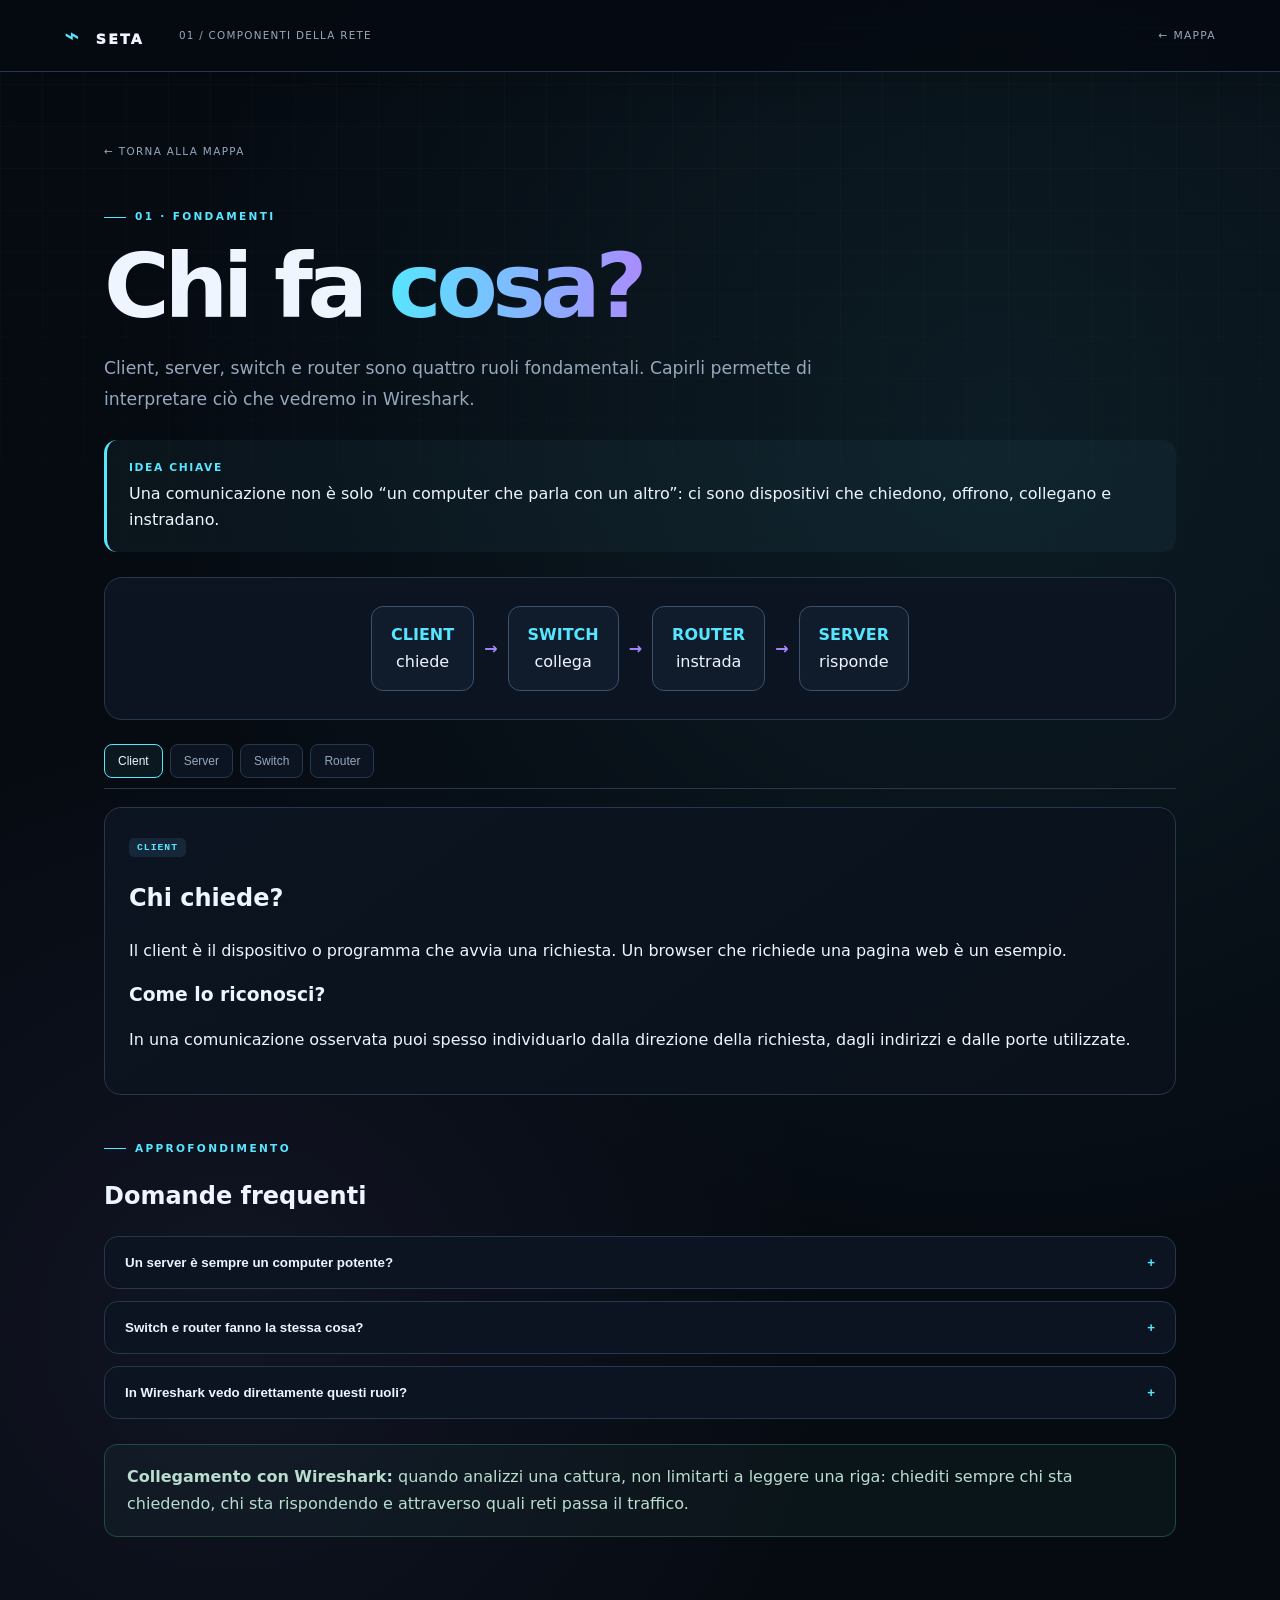
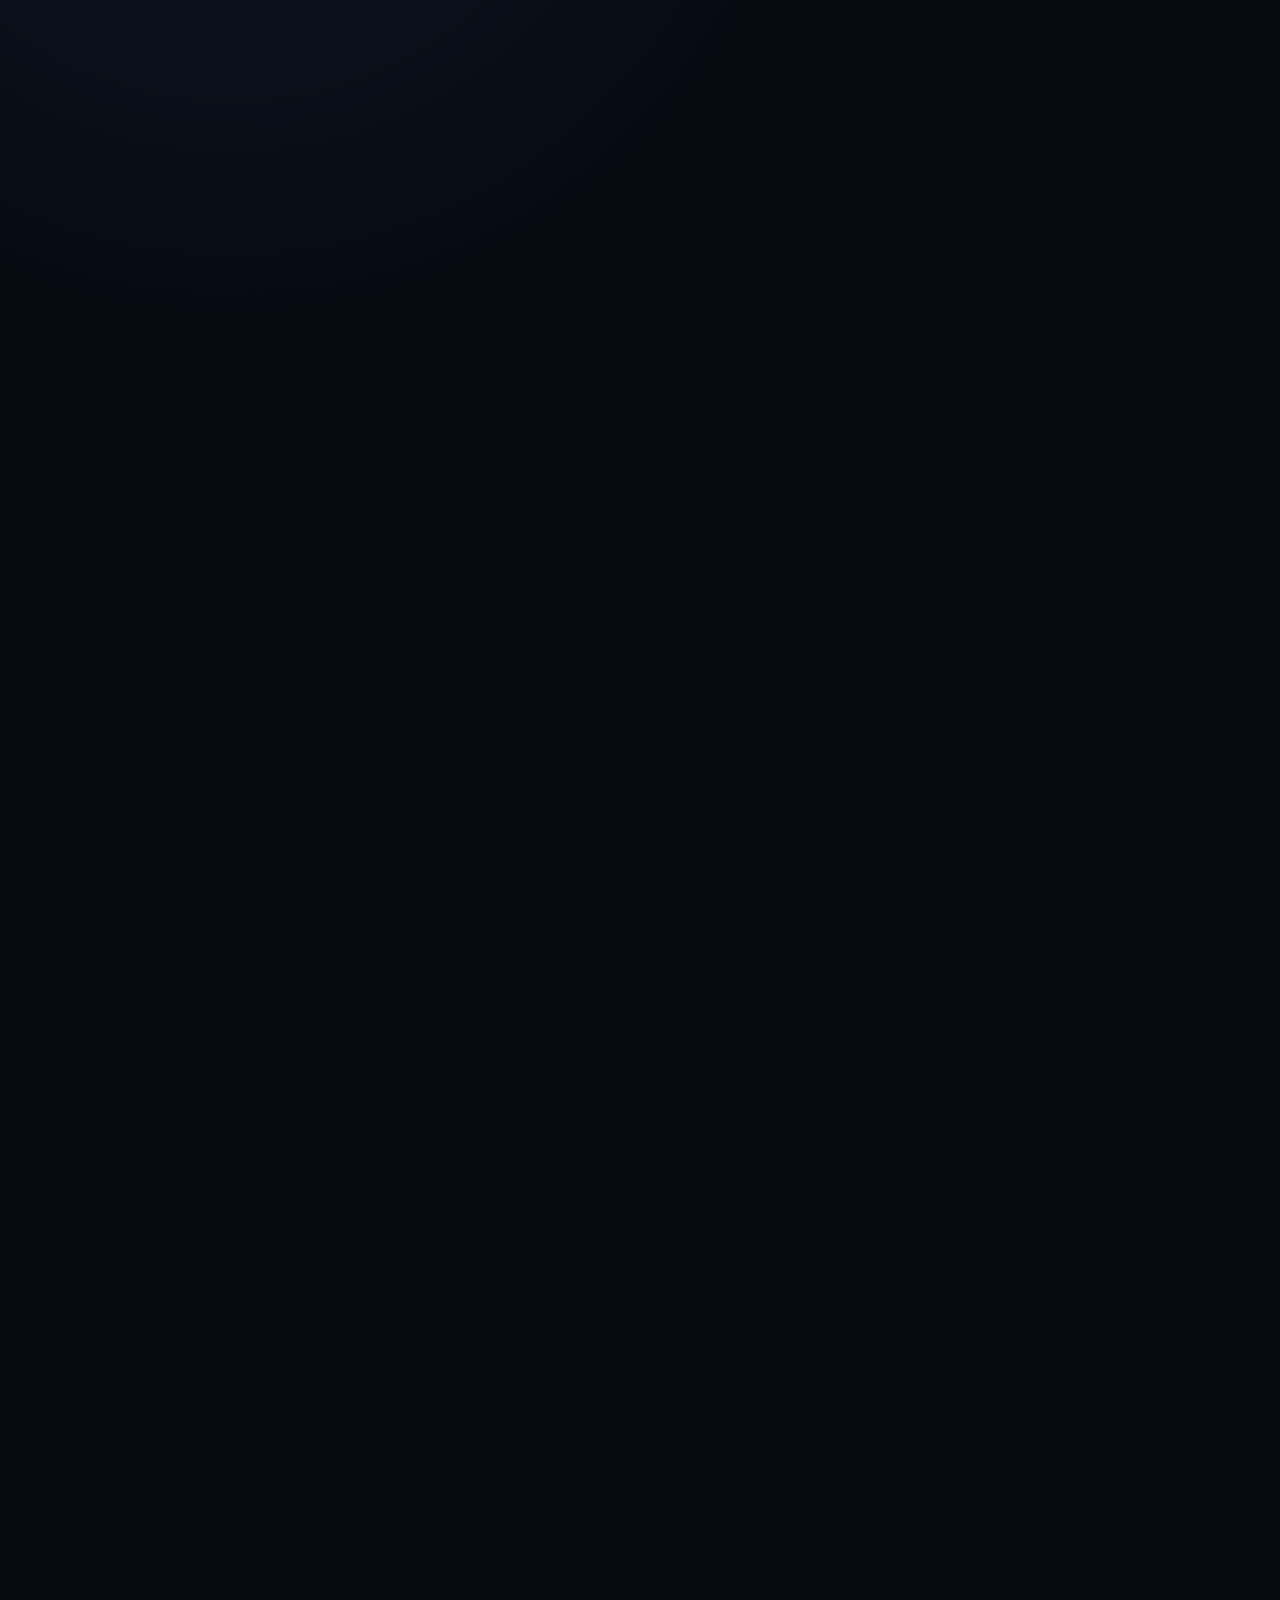
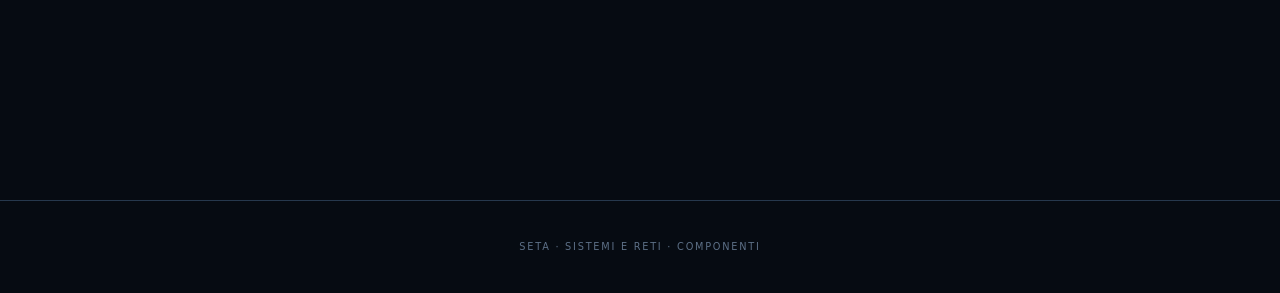
==== seta/primo-periodo/sistemi/componenti/index.html @ d4144b0a "Add files via upload" ====
<!doctype html><html lang="it"><head><meta charset="utf-8"><meta name="viewport" content="width=device-width,initial-scale=1"><title>Componenti della rete · SETA</title><link rel="stylesheet" href="../../../../style.css"></head><body><header><a class="logo" href="../../../../index.html"><b>⌁</b> SETA</a><div class="crumb">01 / COMPONENTI DELLA RETE</div><a class="backtop" style="margin-left:auto" href="../index.html">← MAPPA</a></header><main class="page"><a class="back" href="../index.html">← TORNA ALLA MAPPA</a><div class="eyebrow">01 · FONDAMENTI</div><h1>Chi fa <em>cosa?</em></h1><p class="lead">Client, server, switch e router sono quattro ruoli fondamentali. Capirli permette di interpretare ciò che vedremo in Wireshark.</p>
<div class="definition"><strong>IDEA CHIAVE</strong><p>Una comunicazione non è solo “un computer che parla con un altro”: ci sono dispositivi che chiedono, offrono, collegano e instradano.</p></div>
<div class="flow"><div class="device"><b>CLIENT</b>chiede</div><span class="arrow">→</span><div class="device"><b>SWITCH</b>collega</div><span class="arrow">→</span><div class="device"><b>ROUTER</b>instrada</div><span class="arrow">→</span><div class="device"><b>SERVER</b>risponde</div></div>
<div class="tabs" role="tablist"><button class="tab" aria-selected="true" data-tab="client">Client</button><button class="tab" aria-selected="false" data-tab="server">Server</button><button class="tab" aria-selected="false" data-tab="switch">Switch</button><button class="tab" aria-selected="false" data-tab="router">Router</button></div>
<div id="client" class="tabpanel active"><div class="card"><span class="tag">CLIENT</span><h2>Chi chiede?</h2><p>Il client è il dispositivo o programma che avvia una richiesta. Un browser che richiede una pagina web è un esempio.</p><h3>Come lo riconosci?</h3><p>In una comunicazione osservata puoi spesso individuarlo dalla direzione della richiesta, dagli indirizzi e dalle porte utilizzate.</p></div></div>
<div id="server" class="tabpanel"><div class="card"><span class="tag">SERVER</span><h2>Chi offre il servizio?</h2><p>Il server mette a disposizione un servizio e risponde alle richieste ricevute.</p><h3>Importante</h3><p>“Server” descrive un ruolo: lo stesso computer può essere client in una comunicazione e server in un'altra.</p></div></div>
<div id="switch" class="tabpanel"><div class="card"><span class="tag">SWITCH</span><h2>Chi collega?</h2><p>Lo switch collega dispositivi della stessa rete locale e inoltra frame verso la porta appropriata.</p><h3>Da ricordare</h3><p>Opera principalmente a livello di collegamento e usa gli indirizzi MAC per prendere decisioni di inoltro.</p></div></div>
<div id="router" class="tabpanel"><div class="card"><span class="tag">ROUTER</span><h2>Chi instrada?</h2><p>Il router collega reti differenti e decide dove inoltrare i pacchetti IP.</p><h3>In pratica</h3><p>Quando la destinazione non appartiene alla rete locale, il traffico può essere inviato verso il router/gateway.</p></div></div>
<section class="section"><div class="eyebrow">APPROFONDIMENTO</div><h2>Domande frequenti</h2>
<div class="accordion"><button>Un server è sempre un computer potente? <span>+</span></button><div class="answer">No. “Server” indica soprattutto il ruolo svolto: offrire un servizio. Anche un dispositivo relativamente semplice può funzionare da server.</div></div>
<div class="accordion"><button>Switch e router fanno la stessa cosa? <span>+</span></button><div class="answer">No. Lo switch collega dispositivi all'interno di una rete locale; il router collega reti e instrada pacchetti IP.</div></div>
<div class="accordion"><button>In Wireshark vedo direttamente questi ruoli? <span>+</span></button><div class="answer">Non sempre. Li deduci dalla comunicazione osservando indirizzi, porte, protocolli e direzione del traffico.</div></div></section>
<div class="tip"><b>Collegamento con Wireshark:</b> quando analizzi una cattura, non limitarti a leggere una riga: chiediti sempre chi sta chiedendo, chi sta rispondendo e attraverso quali reti passa il traffico.</div>

<section class="visual-learning reveal">
  <div class="section-title"><div><div class="eyebrow">ARCHITETTURA</div><h2>Quattro ruoli, quattro funzioni</h2></div>
  <p>La rete diventa più semplice quando distinguiamo chi utilizza un servizio, chi lo offre e quali apparati collegano i dispositivi.</p></div>
  <div class="visual-grid">
    <article class="visual-panel"><img src="../../../../assets/client-server.svg" alt="Client e server: richiesta e risposta"><div><b>Client e Server</b><p>Il client avvia una richiesta; il server mette a disposizione una risorsa o un servizio e risponde.</p></div></article>
    <article class="visual-panel"><img src="../../../../assets/switch-lan.svg" alt="Switch che collega dispositivi nella stessa LAN"><div><b>Switch: costruisce la LAN</b><p>Lo switch collega più dispositivi della stessa rete locale e inoltra i frame verso la porta appropriata.</p></div></article>
    <article class="visual-panel wide"><img src="../../../../assets/router-lans.svg" alt="Router che interconnette due LAN diverse"><div><b>Router: interconnette LAN diverse</b><p>Quando la destinazione appartiene a un'altra rete, il router sceglie il percorso e inoltra i pacchetti verso la rete successiva.</p></div></article>
  </div>
  <div class="interactive-card">
    <div class="eyebrow">INTERAZIONE</div><h3>Che cosa succede quando PC A parla con PC B?</h3>
    <div class="choice-row" data-answer-box>
      <button class="choice" data-correct="1">Stessa LAN → interviene lo switch</button>
      <button class="choice">Reti diverse → interviene il router</button>
      <button class="choice">Lo switch assegna gli indirizzi IP</button>
    </div>
    <p class="feedback" data-feedback>Seleziona una risposta per vedere la spiegazione.</p>
  </div>
</section>
</main><footer>SETA · SISTEMI E RETI · COMPONENTI</footer><script>
document.querySelectorAll('.tab').forEach(b=>b.addEventListener('click',()=>{document.querySelectorAll('.tab').forEach(x=>x.setAttribute('aria-selected','false'));document.querySelectorAll('.tabpanel').forEach(x=>x.classList.remove('active'));b.setAttribute('aria-selected','true');document.getElementById(b.dataset.tab).classList.add('active')}));
document.querySelectorAll('.accordion button').forEach(b=>b.addEventListener('click',()=>{b.parentElement.classList.toggle('open');b.querySelector('span').textContent=b.parentElement.classList.contains('open')?'−':'+'}));
</script>
<script>
(function(){
  const header=document.querySelector('header');
  if(header){
    const nav=header.querySelector('.nav');
    if(nav){
      const btn=document.createElement('button');
      btn.className='mobile-menu-toggle';
      btn.setAttribute('aria-label','Apri menu');
      btn.setAttribute('aria-expanded','false');
      btn.innerHTML='☰';
      header.appendChild(btn);
      btn.addEventListener('click',()=>{
        const open=nav.classList.toggle('open');
        btn.setAttribute('aria-expanded',String(open));
        btn.innerHTML=open?'×':'☰';
      });
      nav.querySelectorAll('a').forEach(a=>a.addEventListener('click',()=>{
        nav.classList.remove('open');btn.setAttribute('aria-expanded','false');btn.innerHTML='☰';
      }));
    }
  }
  const bar=document.createElement('div');
  bar.className='mobile-progress';
  document.body.prepend(bar);
  const update=()=>{
    const h=document.documentElement;
    const max=h.scrollHeight-h.clientHeight;
    bar.style.width=(max>0?(h.scrollTop/max)*100:0)+'%';
  };
  addEventListener('scroll',update,{passive:true});
  addEventListener('resize',update);
  update();
})();
</script>


<script>
document.addEventListener('DOMContentLoaded',()=>{
  document.querySelectorAll('[data-answer-box] .choice').forEach(b=>{
    b.addEventListener('click',()=>{
      document.querySelectorAll('[data-answer-box] .choice').forEach(x=>x.classList.remove('correct','wrong'));
      const ok=b.dataset.correct==='1';
      b.classList.add(ok?'correct':'wrong');
      const f=document.querySelector('[data-answer-box] + .feedback');
      if(f) f.textContent=ok ? 'Corretto: lo switch collega i dispositivi della stessa LAN. Se invece la destinazione è in un’altra rete, serve un router.' : 'Quasi: pensa alla differenza tra collegare dispositivi nella stessa LAN e interconnettere reti diverse.';
    });
  });
  const ip=document.querySelector('[data-ip-check]');
  if(ip) ip.addEventListener('click',()=>{
    const f=document.querySelector('[data-ip-feedback]');
    if(f) f.innerHTML='<b>Risultato:</b> sì. Con /24 entrambi appartengono alla rete <code>192.168.1.0/24</code>, quindi sono nella stessa rete IP.';
  });
  document.querySelectorAll('[data-service]').forEach(b=>b.addEventListener('click',()=>{
    const answers={dns:'DNS: serve a risolvere un nome di dominio in un indirizzo IP.',dhcp:'DHCP: assegna automaticamente la configurazione di rete al client.',arp:'ARP: associa un indirizzo IPv4 locale al corrispondente indirizzo MAC.',acl:'ACL: applica regole per permettere o negare traffico.'};
    const f=document.querySelector('[data-service-feedback]'); if(f) f.textContent=answers[b.dataset.service];
  }));
});
</script>
</body></html>
---- style.css ----
:root{
 --bg:#060b12;--panel:#0b1420;--panel2:#101c2b;--panel3:#0a111b;
 --line:#26384d;--text:#eef5ff;--muted:#96a8bd;--accent:#57e6ff;--accent2:#a98cff;
 --ok:#69e5b0;--warn:#ffd46a;--danger:#ff8d9d;
}
*{box-sizing:border-box}html{scroll-behavior:smooth}body{margin:0;background:var(--bg);color:var(--text);font-family:Inter,system-ui,-apple-system,Segoe UI,sans-serif;line-height:1.65}
body:before{content:"";position:fixed;inset:0;pointer-events:none;background-image:linear-gradient(rgba(255,255,255,.022) 1px,transparent 1px),linear-gradient(90deg,rgba(255,255,255,.022) 1px,transparent 1px);background-size:42px 42px;mask-image:linear-gradient(#000,transparent 88%)}
a{color:inherit}header{height:72px;position:sticky;top:0;z-index:20;display:flex;align-items:center;padding:0 clamp(18px,5vw,72px);border-bottom:1px solid var(--line);background:rgba(6,11,18,.9);backdrop-filter:blur(18px)}
.logo{font-weight:950;letter-spacing:.16em;text-decoration:none}.logo b{color:var(--accent);font-size:1.6rem;margin-right:7px}.crumb{margin-left:35px;color:var(--muted);font-size:.65rem;letter-spacing:.12em}.nav{margin-left:auto;display:flex;gap:22px}.nav a,.backtop{font-size:.67rem;letter-spacing:.12em;color:var(--muted);text-decoration:none}.nav a:hover,.backtop:hover{color:var(--accent)}
.wrap,.page{max-width:1120px;margin:auto;padding:65px 24px 100px}.hero{max-width:850px;padding:35px 0 60px}.eyebrow{font-size:.66rem;letter-spacing:.22em;font-weight:900;color:var(--accent);margin-bottom:18px}.hero h1,.page>h1{font-size:clamp(3rem,7vw,6.2rem);line-height:.94;letter-spacing:-.06em;margin:0 0 25px}.hero h1 em,.page>h1 em{font-style:normal;background:linear-gradient(90deg,var(--accent),var(--accent2));-webkit-background-clip:text;color:transparent}.lead{font-size:1.08rem;color:var(--muted);max-width:760px;line-height:1.8}
.section{margin-top:45px}.section-title{display:flex;justify-content:space-between;gap:30px;align-items:end;margin-bottom:20px}.section-title h2{font-size:2rem;letter-spacing:-.04em;margin:0}.section-title p{max-width:430px;color:var(--muted);margin:0}
.toc{display:grid;grid-template-columns:repeat(3,1fr);gap:12px}.toc a{padding:21px;border:1px solid var(--line);border-radius:17px;background:linear-gradient(145deg,var(--panel),var(--panel3));text-decoration:none;transition:.2s}.toc a:hover{border-color:#49647f;transform:translateY(-3px)}.toc small{color:var(--accent);font-weight:900}.toc strong{display:block;margin-top:8px}.toc span{display:block;color:var(--muted);font-size:.88rem;margin-top:3px}
.definition,.tip,.warning{padding:19px 22px;border-radius:13px;margin:25px 0}.definition{border-left:3px solid var(--accent);background:rgba(87,230,255,.045)}.tip{border:1px solid #234b3c;background:rgba(105,229,176,.045);color:#b9ddce}.warning{border:1px solid #514725;background:rgba(255,212,106,.045);color:#ddd0aa}.definition strong{display:block;color:var(--accent);font-size:.67rem;letter-spacing:.15em}.definition p{margin:4px 0 0}
.back{display:inline-block;color:var(--muted);text-decoration:none;font-size:.65rem;letter-spacing:.13em;margin-bottom:48px}.back:hover{color:var(--accent)}
.lesson{display:grid;grid-template-columns:220px 1fr;gap:34px;margin:35px 0}.side{border-right:1px solid var(--line);padding-right:24px}.side b{font-size:.66rem;letter-spacing:.14em;color:var(--accent)}.side p{font-size:.88rem;color:var(--muted)}.content h2{font-size:1.6rem;margin:0 0 12px}.content h3{font-size:1.1rem;margin:28px 0 8px}.content p,.content li{color:#b8c5d4}.content li{margin:7px 0}
.card,.detail,.simulator,.concept,.step{border:1px solid var(--line);border-radius:17px;background:linear-gradient(145deg,var(--panel),var(--panel3));padding:24px}.card{margin:16px 0}.card h3{margin:0 0 7px}.compare{display:grid;grid-template-columns:1fr 1fr;gap:13px}.compare .card{margin:0}.tag{display:inline-block;padding:4px 8px;border-radius:5px;background:#17273a;color:var(--accent);font:700 .61rem ui-monospace,monospace;letter-spacing:.1em}
.flow{display:flex;align-items:center;justify-content:center;gap:10px;flex-wrap:wrap;padding:28px;border:1px solid var(--line);border-radius:18px;background:var(--panel);margin:24px 0}.device{padding:15px 19px;border:1px solid #3a526e;border-radius:12px;background:var(--panel2);text-align:center}.device b{display:block;color:var(--accent)}.arrow{color:var(--accent2);font-weight:900}
.code{background:#050c13;border:1px solid #20344b;border-radius:10px;padding:16px 18px;overflow:auto;color:#c8f4ff;font:13px/1.7 ui-monospace,SFMono-Regular,Menlo,monospace}.code .comment{color:#60768e}
.tabs{display:flex;gap:7px;flex-wrap:wrap;border-bottom:1px solid var(--line);padding-bottom:10px;margin-bottom:18px}.tab{border:1px solid var(--line);background:var(--panel);color:var(--muted);padding:9px 13px;border-radius:8px;cursor:pointer;font-size:.75rem}.tab[aria-selected=true]{color:var(--text);border-color:var(--accent);background:rgba(87,230,255,.06)}.tabpanel{display:none}.tabpanel.active{display:block}
.accordion{border:1px solid var(--line);border-radius:14px;overflow:hidden;margin:12px 0;background:var(--panel)}.accordion button{width:100%;text-align:left;border:0;background:none;color:var(--text);padding:18px 20px;font-weight:800;cursor:pointer;display:flex;justify-content:space-between}.accordion button span{color:var(--accent)}.accordion .answer{display:none;padding:0 20px 20px;color:var(--muted)}.accordion.open .answer{display:block}
.steps{display:grid;gap:12px}.step{display:grid;grid-template-columns:45px 1fr;gap:17px}.step:before{content:attr(data-n);display:grid;place-items:center;width:36px;height:36px;border-radius:50%;border:1px solid #3b5a73;color:var(--accent);font-weight:900}.step h3{margin:0 0 4px}.step p{margin:0;color:var(--muted)}
.formbox{display:flex;gap:10px;flex-wrap:wrap;align-items:center}.formbox input,.capture-filter{background:#08111b;border:1px solid #2b4057;color:var(--text);padding:12px;border-radius:9px;font:15px ui-monospace,monospace}.formbox button,.filter-list button{border:1px solid var(--line);background:var(--panel2);color:var(--text);padding:11px 14px;border-radius:9px;cursor:pointer;font:700 .7rem ui-monospace,monospace}.formbox button:hover,.filter-list button:hover{border-color:var(--accent)}
.glossary{display:grid;grid-template-columns:repeat(2,1fr);gap:12px}.glossary div{padding:20px;border:1px solid var(--line);border-radius:15px;background:var(--panel)}.glossary b{font-size:1.2rem;color:var(--accent)}.glossary p{margin:5px 0 0;color:var(--muted)}
.capture{border:1px solid #2b4057;border-radius:17px;overflow:hidden;background:#071019;margin:24px 0}.capture-top{padding:12px 14px;border-bottom:1px solid #26394f;display:flex;gap:7px;align-items:center}.capture-top i{width:7px;height:7px;border-radius:50%;background:#53677e}.capture-top b{font-size:.7rem;margin-left:7px}.capture-filter{margin-left:auto;width:min(360px,48%);padding:7px 9px;font-size:11px}.thead,.tr{display:grid;grid-template-columns:.9fr 1.2fr 1.3fr .8fr 1.8fr;padding:10px 14px;font:11px ui-monospace,monospace}.thead{color:#6d8198;font-size:9px;letter-spacing:.1em}.tr{border-top:1px solid #172738;color:#b3c2d3}.tr.active{background:rgba(87,230,255,.045);color:#d8f7ff}.empty{padding:20px;color:var(--muted)}
.filter-list{display:flex;gap:8px;flex-wrap:wrap}.filter-explain{color:var(--muted);font-size:.9rem}
footer{text-align:center;padding:38px 20px;border-top:1px solid var(--line);color:#5d7087;font-size:.61rem;letter-spacing:.18em}
@media(max-width:760px){.crumb,.nav{display:none}.wrap,.page{padding-left:18px;padding-right:18px}.toc,.compare,.glossary{grid-template-columns:1fr}.lesson{grid-template-columns:1fr;gap:12px}.side{border-right:0;border-bottom:1px solid var(--line);padding:0 0 14px}.section-title{display:block}.section-title p{margin-top:8px}.capture{overflow:auto}.thead,.tr{min-width:700px}.capture-filter{width:44%}}
@media(prefers-reduced-motion:reduce){*{scroll-behavior:auto}}

.visual-hero{display:grid;grid-template-columns:1.05fr .95fr;gap:35px;align-items:center;margin:30px 0 65px}.visual-hero img{width:100%;display:block;border:1px solid var(--line);border-radius:24px;background:#09111d;box-shadow:0 25px 80px rgba(0,0,0,.35)}
.image-card{border:1px solid var(--line);border-radius:20px;background:linear-gradient(145deg,#0d1826,#071019);padding:12px;overflow:hidden}.image-card img{display:block;width:100%;border-radius:13px}.caption{font-size:.72rem;color:var(--muted);padding:12px 10px 4px}.caption b{color:var(--text)}
.reveal{opacity:0;transform:translateY(18px);transition:opacity .7s ease,transform .7s ease}.reveal.visible{opacity:1;transform:none}
.packet-river{height:90px;position:relative;overflow:hidden;border:1px solid var(--line);border-radius:16px;background:linear-gradient(90deg,#071019,#0c1825,#071019);margin:25px 0}.packet-river:before{content:"";position:absolute;left:3%;right:3%;top:50%;border-top:2px dashed #2d4560}.packet-dot{position:absolute;top:calc(50% - 5px);width:10px;height:10px;border-radius:50%;background:var(--accent);box-shadow:0 0 18px var(--accent);animation:packetmove 4s linear infinite}.packet-dot:nth-child(2){animation-delay:1.2s}.packet-dot:nth-child(3){animation-delay:2.4s}.packet-dot:nth-child(4){animation-delay:3.2s}@keyframes packetmove{0%{left:-2%;opacity:0}10%{opacity:1}90%{opacity:1}100%{left:102%;opacity:0}}
.callout-grid{display:grid;grid-template-columns:repeat(3,1fr);gap:12px}.callout-grid .card{margin:0}.stat{font-size:2rem;font-weight:900;color:var(--accent);line-height:1}.mini-label{font-size:.63rem;color:var(--muted);letter-spacing:.13em;text-transform:uppercase;margin-top:7px}
@media(max-width:800px){.visual-hero{grid-template-columns:1fr}.callout-grid{grid-template-columns:1fr}}


/* ===== SETA v6 · PREMIUM VISUAL LAYER ===== */
body{
  background:
    radial-gradient(circle at 78% 12%,rgba(87,230,255,.08),transparent 26%),
    radial-gradient(circle at 18% 38%,rgba(169,140,255,.07),transparent 25%),
    var(--bg);
}
header{box-shadow:0 12px 40px rgba(0,0,0,.18)}
.logo{font-size:.88rem}
.visual-hero{min-height:590px;position:relative}
.visual-hero > div:first-child{position:relative;z-index:2}
.visual-hero h1{font-size:clamp(3.7rem,7.5vw,7.5rem);text-wrap:balance}
.visual-hero .lead{font-size:1.15rem}
.visual-hero img{
  filter:saturate(1.15) contrast(1.05);
  box-shadow:0 0 0 1px rgba(87,230,255,.08),0 35px 110px rgba(0,0,0,.5);
  animation:heroFloat 7s ease-in-out infinite;
}
.visual-hero:after{
  content:"";
  position:absolute;right:31%;top:7%;width:160px;height:160px;border:1px solid rgba(87,230,255,.13);
  border-radius:50%;box-shadow:0 0 80px rgba(87,230,255,.08);
  animation:orbitPulse 5s ease-in-out infinite;
}
@keyframes heroFloat{0%,100%{transform:translateY(0) rotate(.15deg)}50%{transform:translateY(-10px) rotate(-.15deg)}}
@keyframes orbitPulse{0%,100%{transform:scale(.92);opacity:.35}50%{transform:scale(1.08);opacity:.8}}
.eyebrow:before{content:"";display:inline-block;width:22px;height:1px;background:currentColor;vertical-align:middle;margin-right:9px}
.toc a{position:relative;overflow:hidden;min-height:145px}
.toc a:after{content:"↗";position:absolute;right:17px;bottom:14px;color:#405a73;font-size:1.2rem;transition:.25s}
.toc a:hover:after{color:var(--accent);transform:translate(3px,-3px)}
.toc a:hover{box-shadow:0 16px 45px rgba(0,0,0,.25),0 0 0 1px rgba(87,230,255,.08)}
.packet-river{height:110px}
.packet-river:after{
 content:"DATI";position:absolute;left:50%;top:50%;transform:translate(-50%,-50%);
 font:800 .58rem ui-monospace,monospace;letter-spacing:.3em;color:#3e5870;pointer-events:none
}
.section{scroll-margin-top:100px}
.image-card{box-shadow:0 25px 70px rgba(0,0,0,.25)}
.image-card img{transition:transform .6s ease,filter .6s ease}
.image-card:hover img{transform:scale(1.015);filter:brightness(1.08) saturate(1.08)}
.premium-strip{
  display:grid;grid-template-columns:repeat(4,1fr);gap:10px;margin:30px 0 10px
}
.premium-chip{
  border:1px solid var(--line);border-radius:14px;padding:15px 16px;background:rgba(10,17,27,.72);
  backdrop-filter:blur(10px);transition:.25s
}
.premium-chip:hover{transform:translateY(-4px);border-color:#45637f}
.premium-chip b{display:block;font-size:1.15rem}.premium-chip span{color:var(--muted);font-size:.72rem}
.hero-kicker{display:flex;gap:8px;flex-wrap:wrap;margin:0 0 22px}
.hero-kicker span{
  padding:6px 9px;border:1px solid #263d55;border-radius:999px;background:rgba(8,17,27,.75);
  color:#8ea4bb;font:700 .59rem ui-monospace,monospace;letter-spacing:.1em
}
.hero-kicker span:first-child{color:var(--accent);border-color:rgba(87,230,255,.28)}
.section-title h2{font-size:clamp(1.8rem,4vw,2.7rem)}
@media(max-width:800px){.premium-strip{grid-template-columns:repeat(2,1fr)}}
@media(max-width:520px){.premium-strip{grid-template-columns:1fr}.visual-hero{min-height:auto}}
@media(prefers-reduced-motion:reduce){
 .visual-hero img,.visual-hero:after{animation:none}
}


/* =========================================================
   SETA v7 · MOBILE-FIRST RESPONSIVE SYSTEM
   The desktop visual identity is preserved; narrow screens
   receive a dedicated reading/navigation experience.
   ========================================================= */

html { scroll-behavior:smooth; }
* { box-sizing:border-box; }
img,svg { max-width:100%; height:auto; }

.mobile-menu-toggle{
  display:none;
  appearance:none;border:1px solid var(--line);background:rgba(8,15,24,.88);
  color:var(--text);border-radius:12px;width:44px;height:44px;font-size:1.2rem;
  cursor:pointer;
}
.mobile-progress{
  position:fixed;left:0;top:0;height:3px;width:0;z-index:9999;
  background:linear-gradient(90deg,var(--accent),#a98cff);
  box-shadow:0 0 14px rgba(87,230,255,.45);
}
.mobile-back{
  display:none;
  color:var(--muted);text-decoration:none;font-size:.72rem;
  margin:10px 0 22px;
}
.tutorial-step{
  border:1px solid var(--line);border-radius:18px;padding:20px;
  background:rgba(10,17,27,.72);margin:14px 0;
}
.tutorial-step .step-number{
  display:inline-grid;place-items:center;width:30px;height:30px;border-radius:50%;
  border:1px solid #31516c;color:var(--accent);font:700 .7rem ui-monospace,monospace;
  margin-bottom:10px;
}
.code-scroll{
  overflow-x:auto;-webkit-overflow-scrolling:touch;max-width:100%;
}
.code-scroll pre{min-width:max-content;}
.table-scroll{overflow-x:auto;-webkit-overflow-scrolling:touch;max-width:100%;}
.table-scroll table{min-width:620px;}
.tap-target{min-height:44px;}

@media (max-width: 760px){
  body{overflow-x:hidden;}
  header{
    position:sticky;top:0;z-index:1000;
    padding:10px 14px;
    backdrop-filter:blur(18px);
  }
  header .nav{
    display:none;
    position:absolute;left:10px;right:10px;top:64px;
    flex-direction:column;gap:5px;padding:10px;
    background:rgba(7,13,21,.97);border:1px solid var(--line);
    border-radius:18px;box-shadow:0 25px 70px rgba(0,0,0,.5);
  }
  header .nav.open{display:flex;}
  header .nav a{
    padding:14px 13px;border-radius:11px;
    font-size:.72rem;background:rgba(255,255,255,.025);
  }
  .mobile-menu-toggle{display:block;}
  .logo{font-size:.82rem;}
  header{display:flex;align-items:center;justify-content:space-between;}

  .wrap{width:min(100% - 28px,680px);margin-inline:auto;}
  main.wrap{padding-top:22px;}

  .mobile-back{display:inline-block;}

  .visual-hero{
    display:flex;flex-direction:column;
    min-height:auto!important;gap:28px;padding-top:10px;
  }
  .visual-hero h1{
    font-size:clamp(2.55rem,13vw,4.4rem);
    line-height:.96;letter-spacing:-.055em;
  }
  .visual-hero .lead{font-size:1rem;line-height:1.62;}
  .hero-kicker{gap:6px;margin-bottom:16px;}
  .hero-kicker span{font-size:.54rem;padding:6px 8px;}
  .visual-hero:after{display:none;}
  .visual-hero img{
    width:100%;max-height:340px;object-fit:contain;
    animation:none;
  }

  .premium-strip{grid-template-columns:repeat(2,1fr);gap:8px;margin:20px 0 0;}
  .premium-chip{padding:13px 12px;border-radius:13px;}
  .premium-chip b{font-size:1rem;}
  .premium-chip span{font-size:.61rem;}

  .packet-river{height:72px;margin:18px 0;}
  .section{margin-block:48px;scroll-margin-top:82px;}
  .section-title{display:block!important;}
  .section-title h2{font-size:1.9rem;line-height:1.08;}
  .section-title p{font-size:.92rem;line-height:1.6;}

  .toc{display:grid!important;grid-template-columns:1fr!important;gap:10px!important;}
  .toc a{
    min-height:108px!important;padding:18px!important;
    display:flex;flex-direction:column;justify-content:center;
  }
  .toc a small{font-size:.62rem;}
  .toc a strong{font-size:1.08rem;}
  .toc a span{font-size:.74rem;line-height:1.4;}

  .callout-grid{grid-template-columns:1fr!important;gap:10px!important;}
  .card{padding:20px!important;}
  .image-card{border-radius:18px;overflow:hidden;}
  .image-card img{width:100%;display:block;}
  .caption{padding:15px!important;font-size:.78rem!important;line-height:1.55;}

  /* Generic content grids collapse cleanly. */
  .grid,.cards,.two-col,.three-col,.columns,.content-grid,.feature-grid{
    grid-template-columns:1fr!important;
  }
  .sidebar,.aside{position:static!important;width:auto!important;}
  .container,.content,.page,.article{
    width:100%!important;max-width:100%!important;
  }

  /* Prevent long technical strings from widening the viewport. */
  p,h1,h2,h3,h4,li,a,span,div{overflow-wrap:anywhere;}
  pre,code{font-size:.78rem;}
  pre{max-width:100%;overflow-x:auto;-webkit-overflow-scrolling:touch;}

  /* Tables remain readable by horizontal scrolling rather than shrinking. */
  table{font-size:.76rem;}
  .table-wrap, .table-scroll{overflow-x:auto;max-width:100%;}

  /* Interactive controls become finger-friendly. */
  button,.button,.btn,input,select{
    min-height:44px;
  }
  button{touch-action:manipulation;}
  input,select{max-width:100%;}

  /* SVG/diagram containers should never crop their artwork. */
  .diagram,.diagram-wrap,.visual,.visual-wrap,.svg-wrap{
    width:100%!important;overflow:hidden!important;
  }
  .diagram svg,.diagram-wrap svg,.visual svg,.visual-wrap svg,.svg-wrap svg{
    width:100%!important;height:auto!important;display:block;
  }

  footer{
    padding:28px 14px!important;
    font-size:.6rem!important;
    line-height:1.6;
    text-align:center;
  }
}

@media (max-width: 430px){
  .wrap{width:min(100% - 22px,680px);}
  main.wrap{padding-top:16px;}
  .visual-hero h1{font-size:clamp(2.45rem,14vw,3.7rem);}
  .premium-strip{grid-template-columns:1fr 1fr;}
  .section{margin-block:40px;}
  .section-title h2{font-size:1.7rem;}
  .toc a{min-height:100px!important;}
}

@media (prefers-reduced-motion:reduce){
  html{scroll-behavior:auto;}
  *,*::before,*::after{
    animation-duration:.001ms!important;
    animation-iteration-count:1!important;
    transition-duration:.001ms!important;
  }
}

/* SETA v8 */


/* ===== SETA v9 · visual learning components ===== */
.visual-learning{margin-block:56px}
.visual-grid{display:grid;grid-template-columns:1fr 1fr;gap:18px}
.visual-panel{background:rgba(9,17,27,.82);border:1px solid var(--line);border-radius:22px;overflow:hidden;transition:.3s}
.visual-panel:hover{transform:translateY(-5px);box-shadow:0 25px 60px rgba(0,0,0,.3)}
.visual-panel.wide{grid-column:1/-1}
.visual-panel img{display:block;width:100%;background:#07111c}
.visual-panel div{padding:20px}
.visual-panel b{font-size:1.25rem}.visual-panel p{color:var(--muted);line-height:1.6}
.concept-grid{display:grid;grid-template-columns:repeat(4,1fr);gap:12px;margin:20px 0}
.interactive-card{margin-top:20px;padding:25px;border:1px solid #29445b;border-radius:22px;background:linear-gradient(145deg,rgba(10,25,38,.95),rgba(12,17,30,.9));box-shadow:0 20px 60px rgba(0,0,0,.2)}
.choice-row{display:flex;flex-wrap:wrap;gap:10px;margin:18px 0}
.choice,.action-button{border:1px solid #31516a;background:#0d1d2b;color:#dcebf4;padding:13px 16px;border-radius:12px;cursor:pointer;min-height:46px;font-weight:650}
.choice:hover,.action-button:hover{border-color:var(--accent);transform:translateY(-2px)}
.choice.correct{border-color:#57e6ff;box-shadow:0 0 0 2px rgba(87,230,255,.12)}
.choice.wrong{border-color:#a98cff;opacity:.8}
.feedback{color:#91a8bb;line-height:1.55}
.service-cards{display:grid;grid-template-columns:1fr 1fr;gap:12px;margin-top:20px}
.service-cards details{background:rgba(9,17,27,.82);border:1px solid var(--line);border-radius:18px;padding:17px 18px}
.service-cards summary{cursor:pointer;list-style:none;display:flex;justify-content:space-between;gap:14px;align-items:center}
.service-cards summary::-webkit-details-marker{display:none}
.service-cards summary b{font-size:1.2rem}.service-cards summary span{color:var(--muted);font-size:.76rem;text-align:right}
.service-cards details p{color:var(--muted);line-height:1.65}
.mini-flow{padding:12px;border:1px dashed #34556c;border-radius:12px;font-family:monospace;color:#57e6ff}
code{border:1px solid #22384b;background:#0a1622;border-radius:5px;padding:1px 5px}
@media(max-width:760px){
 .visual-grid,.service-cards,.concept-grid{grid-template-columns:1fr}
 .visual-panel.wide{grid-column:auto}
 .interactive-card{padding:18px}
 .choice-row{display:grid;grid-template-columns:1fr}
 .choice,.action-button{width:100%;text-align:left}
 .service-cards summary{align-items:flex-start;flex-direction:column}
 .service-cards summary span{text-align:left}
}
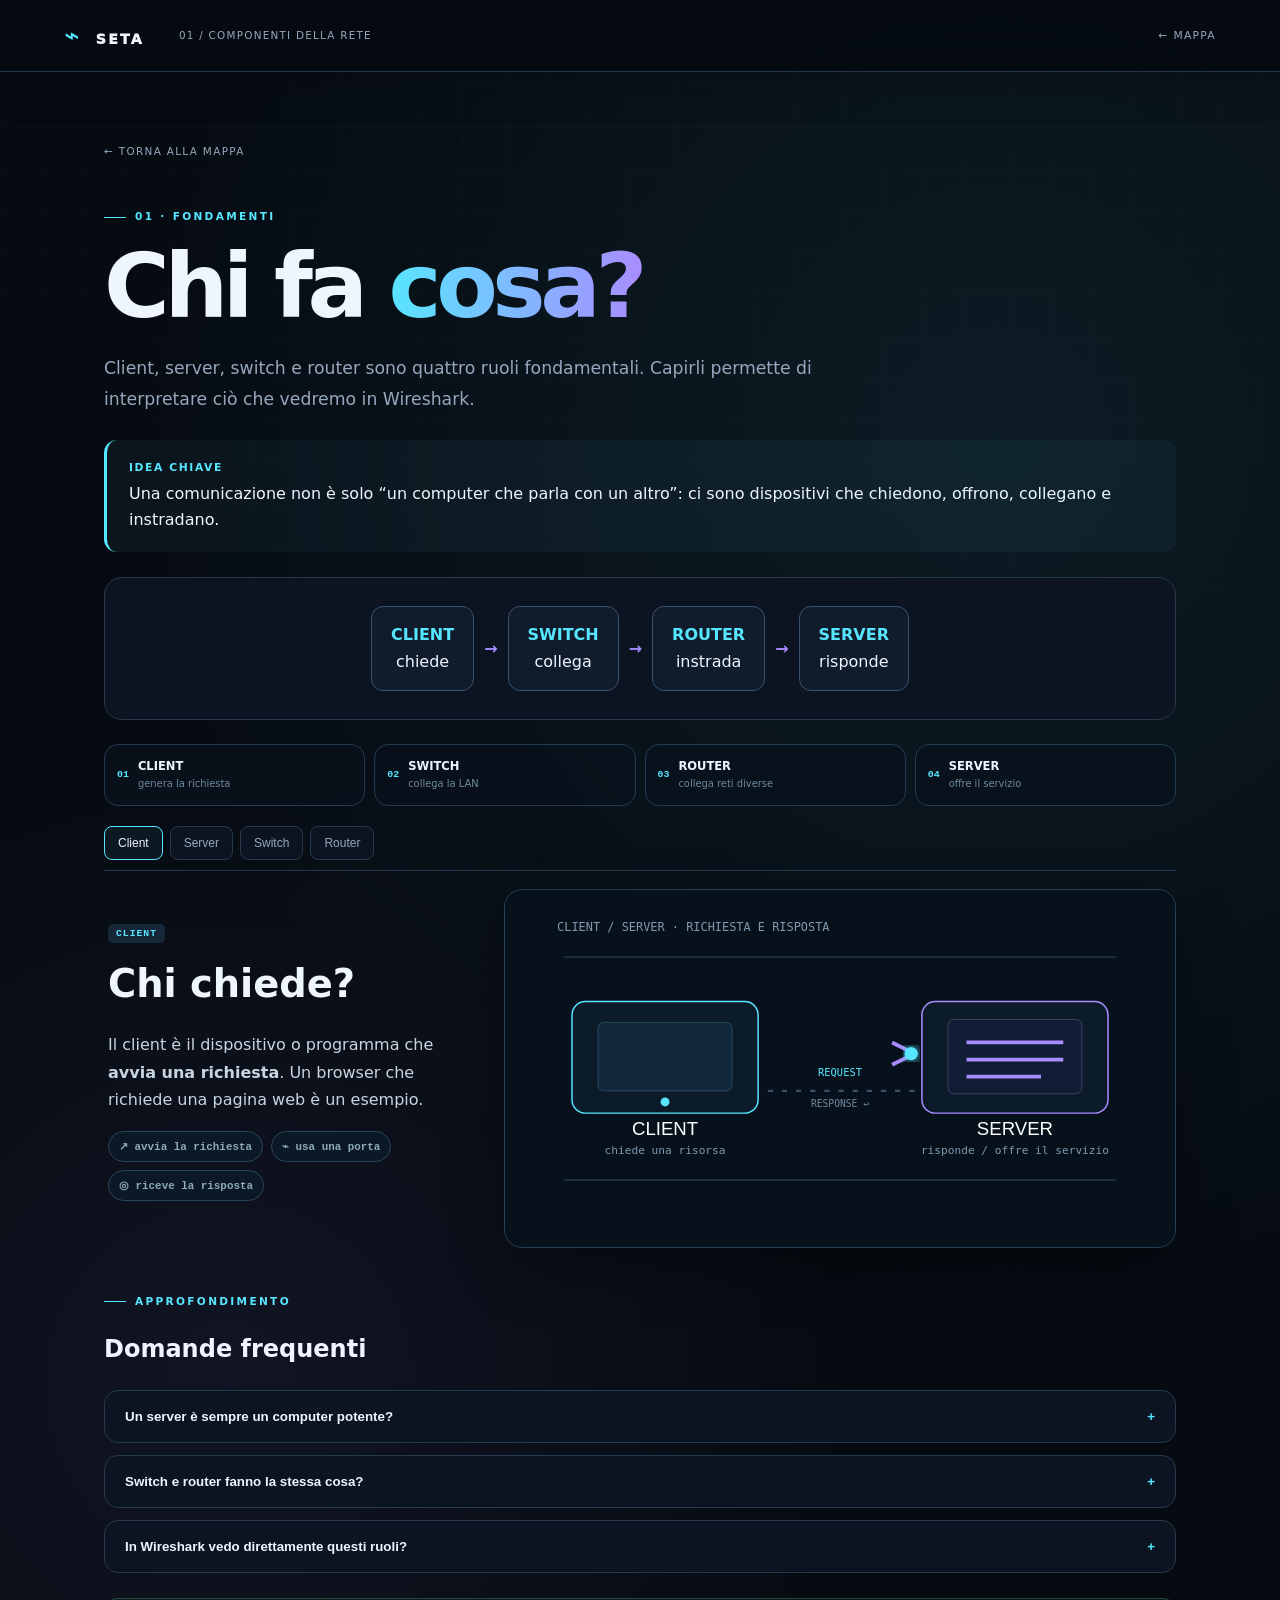
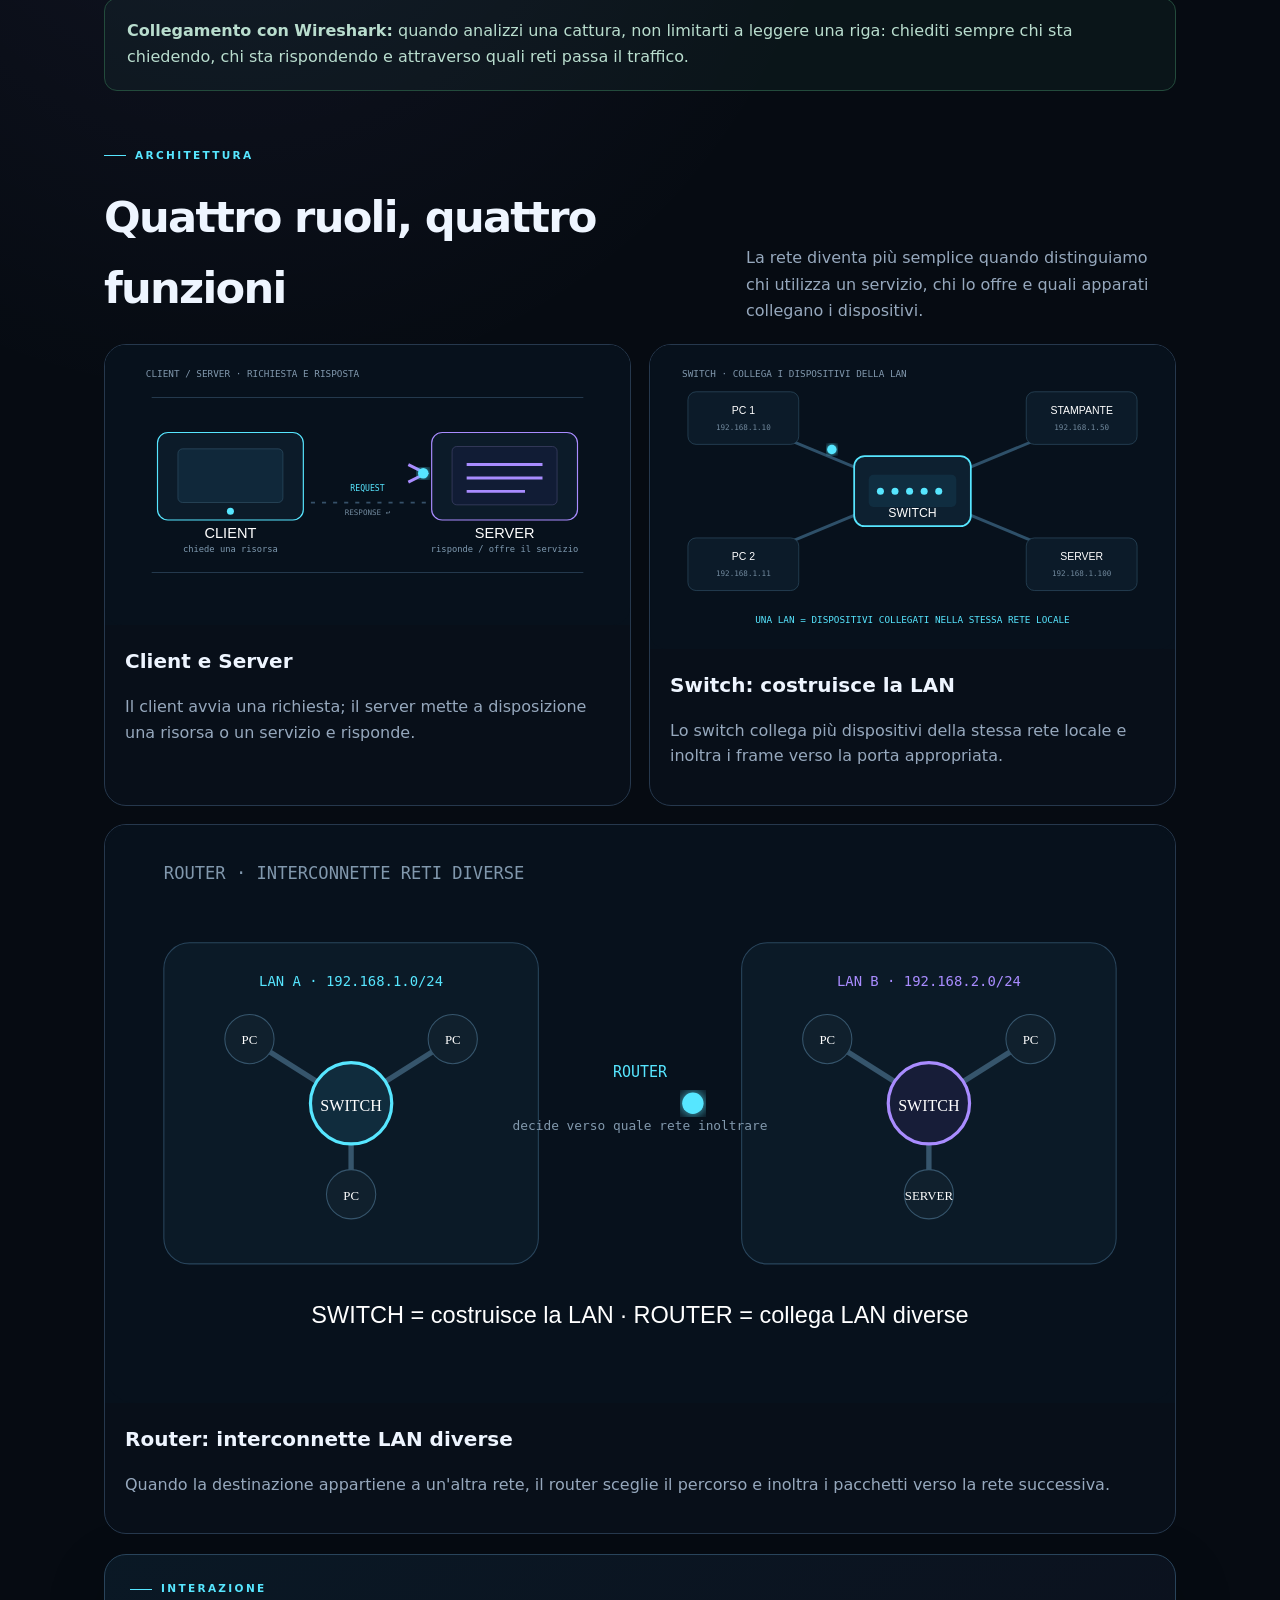
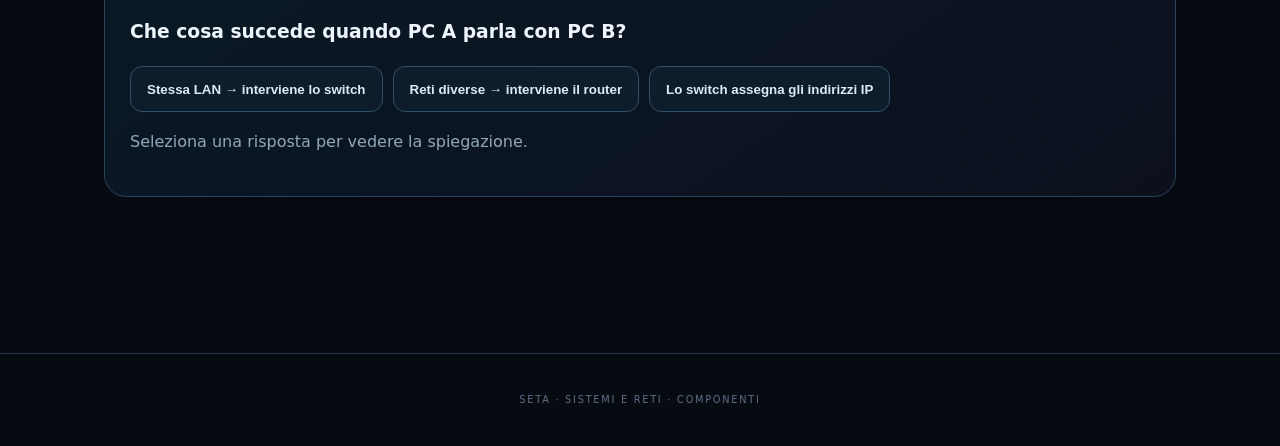
==== commit 39bf9766: "Add files via upload" ====
--- a/seta/primo-periodo/sistemi/componenti/index.html
+++ b/seta/primo-periodo/sistemi/componenti/index.html
@@ -1,18 +1,61 @@
 <!doctype html><html lang="it"><head><meta charset="utf-8"><meta name="viewport" content="width=device-width,initial-scale=1"><title>Componenti della rete · SETA</title><link rel="stylesheet" href="../../../../style.css"></head><body><header><a class="logo" href="../../../../index.html"><b>⌁</b> SETA</a><div class="crumb">01 / COMPONENTI DELLA RETE</div><a class="backtop" style="margin-left:auto" href="../index.html">← MAPPA</a></header><main class="page"><a class="back" href="../index.html">← TORNA ALLA MAPPA</a><div class="eyebrow">01 · FONDAMENTI</div><h1>Chi fa <em>cosa?</em></h1><p class="lead">Client, server, switch e router sono quattro ruoli fondamentali. Capirli permette di interpretare ciò che vedremo in Wireshark.</p>
 <div class="definition"><strong>IDEA CHIAVE</strong><p>Una comunicazione non è solo “un computer che parla con un altro”: ci sono dispositivi che chiedono, offrono, collegano e instradano.</p></div>
 <div class="flow"><div class="device"><b>CLIENT</b>chiede</div><span class="arrow">→</span><div class="device"><b>SWITCH</b>collega</div><span class="arrow">→</span><div class="device"><b>ROUTER</b>instrada</div><span class="arrow">→</span><div class="device"><b>SERVER</b>risponde</div></div>
+
+<div class="visual-legend">
+  <div><i>01</i><b>CLIENT</b><span>genera la richiesta</span></div>
+  <div><i>02</i><b>SWITCH</b><span>collega la LAN</span></div>
+  <div><i>03</i><b>ROUTER</b><span>collega reti diverse</span></div>
+  <div><i>04</i><b>SERVER</b><span>offre il servizio</span></div>
+</div>
+
 <div class="tabs" role="tablist"><button class="tab" aria-selected="true" data-tab="client">Client</button><button class="tab" aria-selected="false" data-tab="server">Server</button><button class="tab" aria-selected="false" data-tab="switch">Switch</button><button class="tab" aria-selected="false" data-tab="router">Router</button></div>
-<div id="client" class="tabpanel active"><div class="card"><span class="tag">CLIENT</span><h2>Chi chiede?</h2><p>Il client è il dispositivo o programma che avvia una richiesta. Un browser che richiede una pagina web è un esempio.</p><h3>Come lo riconosci?</h3><p>In una comunicazione osservata puoi spesso individuarlo dalla direzione della richiesta, dagli indirizzi e dalle porte utilizzate.</p></div></div>
-<div id="server" class="tabpanel"><div class="card"><span class="tag">SERVER</span><h2>Chi offre il servizio?</h2><p>Il server mette a disposizione un servizio e risponde alle richieste ricevute.</p><h3>Importante</h3><p>“Server” descrive un ruolo: lo stesso computer può essere client in una comunicazione e server in un'altra.</p></div></div>
-<div id="switch" class="tabpanel"><div class="card"><span class="tag">SWITCH</span><h2>Chi collega?</h2><p>Lo switch collega dispositivi della stessa rete locale e inoltra frame verso la porta appropriata.</p><h3>Da ricordare</h3><p>Opera principalmente a livello di collegamento e usa gli indirizzi MAC per prendere decisioni di inoltro.</p></div></div>
-<div id="router" class="tabpanel"><div class="card"><span class="tag">ROUTER</span><h2>Chi instrada?</h2><p>Il router collega reti differenti e decide dove inoltrare i pacchetti IP.</p><h3>In pratica</h3><p>Quando la destinazione non appartiene alla rete locale, il traffico può essere inviato verso il router/gateway.</p></div></div>
+<div id="client" class="tabpanel active">
+  <div class="role-layout">
+    <div class="role-copy"><span class="tag">CLIENT</span><h2>Chi chiede?</h2>
+      <p>Il client è il dispositivo o programma che <b>avvia una richiesta</b>. Un browser che richiede una pagina web è un esempio.</p>
+      <div class="role-points"><span>↗ avvia la richiesta</span><span>⌁ usa una porta</span><span>◎ riceve la risposta</span></div>
+    </div>
+    <img src="../../../../assets/client-server.svg" alt="Animazione client server: richiesta e risposta">
+  </div>
+</div>
+<div id="server" class="tabpanel">
+  <div class="role-layout">
+    <div class="role-copy"><span class="tag">SERVER</span><h2>Chi offre il servizio?</h2>
+      <p>Il server mette a disposizione un servizio e <b>risponde alle richieste</b> ricevute.</p>
+      <div class="role-points"><span>◉ resta in ascolto</span><span>↙ riceve richieste</span><span>↗ restituisce una risposta</span></div>
+      <p class="micro-note">“Server” descrive un ruolo: lo stesso computer può essere client in una comunicazione e server in un'altra.</p>
+    </div>
+    <img src="../../../../assets/client-server.svg" alt="Animazione client server: il server risponde">
+  </div>
+</div>
+<div id="switch" class="tabpanel">
+  <div class="role-layout">
+    <div class="role-copy"><span class="tag">SWITCH</span><h2>Chi collega?</h2>
+      <p>Lo switch collega dispositivi della <b>stessa rete locale</b> e inoltra i frame verso la porta appropriata.</p>
+      <div class="role-points"><span>LAN locale</span><span>indirizzi MAC</span><span>inoltro dei frame</span></div>
+      <p class="micro-note"><b>Idea chiave:</b> lo switch fa comunicare tra loro i dispositivi che appartengono alla stessa LAN.</p>
+    </div>
+    <img src="../../../../assets/switch-lan.svg" alt="Switch che collega quattro dispositivi della stessa LAN">
+  </div>
+</div>
+<div id="router" class="tabpanel">
+  <div class="role-layout">
+    <div class="role-copy"><span class="tag">ROUTER</span><h2>Chi instrada?</h2>
+      <p>Il router collega <b>reti differenti</b> e decide dove inoltrare i pacchetti IP.</p>
+      <div class="role-points"><span>LAN A</span><span>→ ROUTER →</span><span>LAN B</span></div>
+      <p class="micro-note"><b>Idea chiave:</b> se la destinazione non appartiene alla rete locale, il traffico può essere inviato verso il router/default gateway.</p>
+    </div>
+    <img src="../../../../assets/router-lans.svg" alt="Router che interconnette due LAN differenti">
+  </div>
+</div>
 <section class="section"><div class="eyebrow">APPROFONDIMENTO</div><h2>Domande frequenti</h2>
 <div class="accordion"><button>Un server è sempre un computer potente? <span>+</span></button><div class="answer">No. “Server” indica soprattutto il ruolo svolto: offrire un servizio. Anche un dispositivo relativamente semplice può funzionare da server.</div></div>
 <div class="accordion"><button>Switch e router fanno la stessa cosa? <span>+</span></button><div class="answer">No. Lo switch collega dispositivi all'interno di una rete locale; il router collega reti e instrada pacchetti IP.</div></div>
 <div class="accordion"><button>In Wireshark vedo direttamente questi ruoli? <span>+</span></button><div class="answer">Non sempre. Li deduci dalla comunicazione osservando indirizzi, porte, protocolli e direzione del traffico.</div></div></section>
 <div class="tip"><b>Collegamento con Wireshark:</b> quando analizzi una cattura, non limitarti a leggere una riga: chiediti sempre chi sta chiedendo, chi sta rispondendo e attraverso quali reti passa il traffico.</div>
 
-<section class="visual-learning reveal">
+<section class="visual-learning">
   <div class="section-title"><div><div class="eyebrow">ARCHITETTURA</div><h2>Quattro ruoli, quattro funzioni</h2></div>
   <p>La rete diventa più semplice quando distinguiamo chi utilizza un servizio, chi lo offre e quali apparati collegano i dispositivi.</p></div>
   <div class="visual-grid">
--- a/style.css
+++ b/style.css
@@ -310,3 +310,26 @@
  .service-cards summary{align-items:flex-start;flex-direction:column}
  .service-cards summary span{text-align:left}
 }
+
+/* ===== SETA v10 · VISIBLE VISUAL CONTENT ===== */
+.visual-learning{opacity:1!important;visibility:visible!important}
+.role-layout{display:grid;grid-template-columns:.72fr 1.28fr;gap:22px;align-items:center}
+.role-copy{padding:8px 4px}
+.role-copy h2{font-size:clamp(1.8rem,3vw,2.8rem);margin:.5rem 0 1rem}
+.role-copy p{line-height:1.7;color:#c7d5df}
+.role-copy img{width:100%}
+.role-layout>img{width:100%;border:1px solid #263f56;border-radius:18px;background:#07111c;box-shadow:0 20px 55px rgba(0,0,0,.35)}
+.role-points{display:flex;flex-wrap:wrap;gap:8px;margin:18px 0}
+.role-points span{border:1px solid #29455c;background:#0b1926;border-radius:999px;padding:8px 10px;color:#8ea9bc;font:600 .68rem ui-monospace,monospace}
+.micro-note{font-size:.84rem!important;color:#8299ad!important;border-left:2px solid #31536c;padding-left:12px}
+.visual-legend{display:grid;grid-template-columns:repeat(4,1fr);gap:9px;margin:16px 0 20px}
+.visual-legend>div{display:grid;grid-template-columns:auto 1fr;column-gap:9px;align-items:center;padding:12px;border:1px solid #233b51;border-radius:14px;background:rgba(8,18,28,.75)}
+.visual-legend i{grid-row:1/3;font-style:normal;color:#57e6ff;font:700 .62rem ui-monospace,monospace}
+.visual-legend b{font-size:.72rem}.visual-legend span{font-size:.62rem;color:#71899d}
+.visual-grid img,.image-card img{display:block}
+@media(max-width:760px){
+ .role-layout{grid-template-columns:1fr;gap:16px}
+ .role-layout>img{order:-1}
+ .visual-legend{grid-template-columns:1fr 1fr}
+}
+@media(max-width:430px){.visual-legend{grid-template-columns:1fr}}
